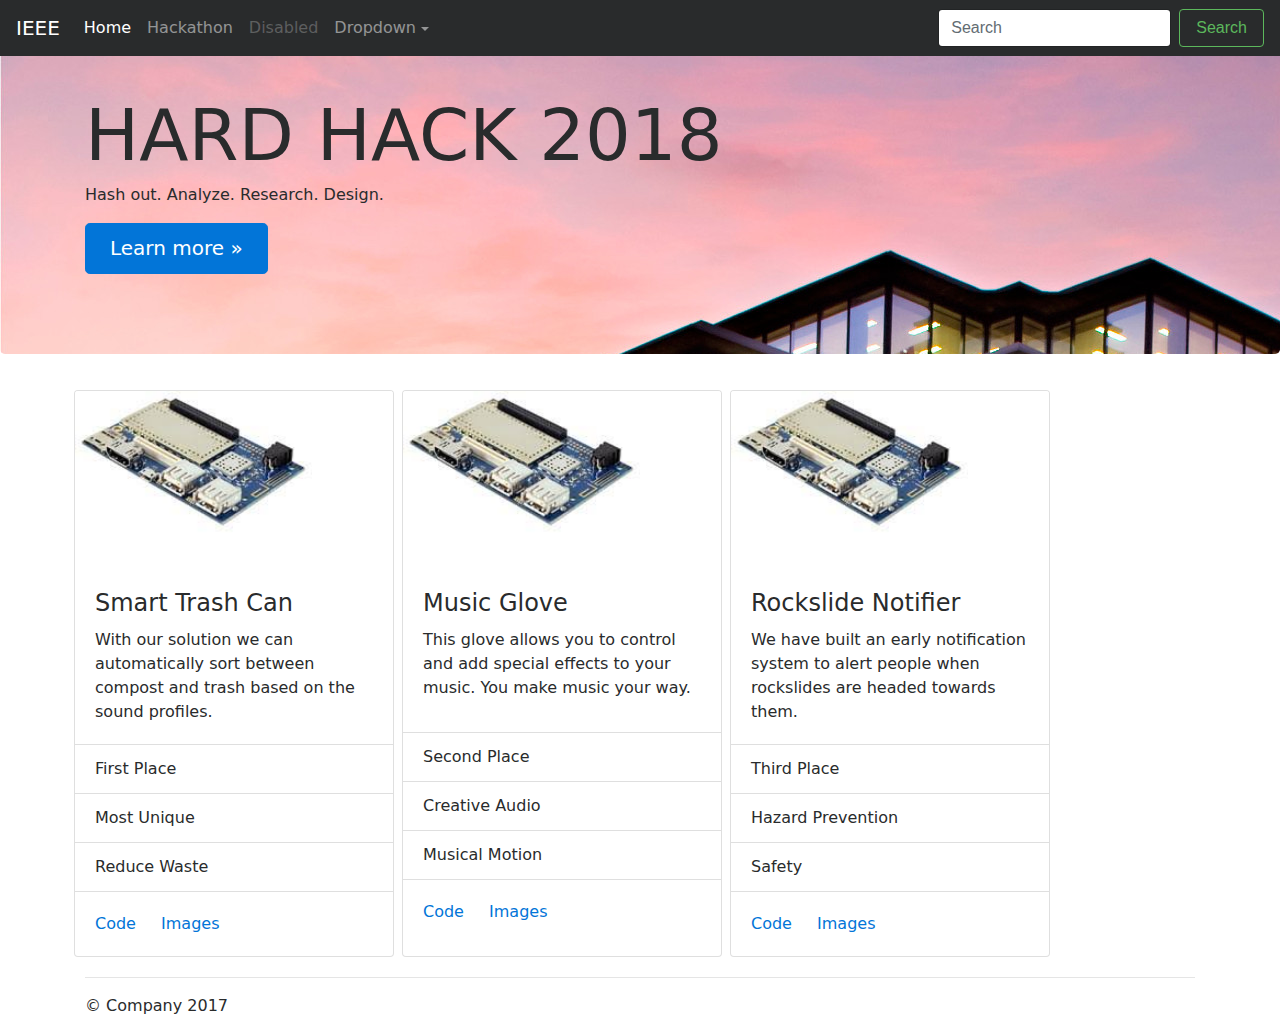
==== hackathon.html @ dc896be8 "Created hard hack page with cards" ====
<!DOCTYPE html>
<!-- saved from url=(0053)https://v4-alpha.getbootstrap.com/examples/jumbotron/ -->
<html lang="en" class="gr__v4-alpha_getbootstrap_com"><head><meta http-equiv="Content-Type" content="text/html; charset=UTF-8">
    
    <meta name="viewport" content="width=device-width, initial-scale=1, shrink-to-fit=no">
    <meta name="description" content="">
    <meta name="author" content="">
    <link rel="icon" href="images/favicon.ico">

    <title>HARD HACK 2018</title>

    <!-- Bootstrap core CSS -->
    <link href="css/bootstrap.min.css" rel="stylesheet">

    <!-- Custom styles for this template -->
    <link href="css/jumbotron.css" rel="stylesheet">
  <style></style></head>

  <body data-gr-c-s-loaded="true">

    <nav class="navbar navbar-toggleable-md navbar-inverse fixed-top bg-inverse">
      <button class="navbar-toggler navbar-toggler-right" type="button" data-toggle="collapse" data-target="#navbarsExampleDefault" aria-controls="navbarsExampleDefault" aria-expanded="false" aria-label="Toggle navigation">
        <span class="navbar-toggler-icon"></span>
      </button>
      <a class="navbar-brand" href="index.html">IEEE</a>

      <div class="collapse navbar-collapse" id="navbarsExampleDefault">
        <ul class="navbar-nav mr-auto">
          <li class="nav-item active">
            <a class="nav-link" href="https://v4-alpha.getbootstrap.com/examples/jumbotron/#">Home <span class="sr-only">(current)</span></a>
          </li>
          <li class="nav-item">
            <a class="nav-link" href="hackathon.html">Hackathon</a>
          </li>
          <li class="nav-item">
            <a class="nav-link disabled" href="https://v4-alpha.getbootstrap.com/examples/jumbotron/#">Disabled</a>
          </li>
          <li class="nav-item dropdown">
            <a class="nav-link dropdown-toggle" href="http://example.com/" id="dropdown01" data-toggle="dropdown" aria-haspopup="true" aria-expanded="false">Dropdown</a>
            <div class="dropdown-menu" aria-labelledby="dropdown01">
              <a class="dropdown-item" href="https://v4-alpha.getbootstrap.com/examples/jumbotron/#">Action</a>
              <a class="dropdown-item" href="https://v4-alpha.getbootstrap.com/examples/jumbotron/#">Another action</a>
              <a class="dropdown-item" href="https://v4-alpha.getbootstrap.com/examples/jumbotron/#">Something else here</a>
            </div>
          </li>
        </ul>
        <form class="form-inline my-2 my-lg-0">
          <input class="form-control mr-sm-2" type="text" placeholder="Search">
          <button class="btn btn-outline-success my-2 my-sm-0" type="submit">Search</button>
        </form>
      </div>
    </nav>

    <!-- Main jumbotron for a primary marketing message or call to action -->
    <div class="jumbotron" style="background-image:url('images/geisel.jpg');">
      <div class="container" >
        <h1 class="display-3" >HARD HACK 2018</h1>
        <p>Hash out. Analyze. Research. Design.</p>
        <p><a class="btn btn-primary btn-lg" href="https://v4-alpha.getbootstrap.com/examples/jumbotron/#" role="button">Learn more »</a></p>
      </div>
    </div>

    <div class="container">
      <!-- Example row of columns -->
      <div class="row">
        <div class="card m-1" style="width: 20rem;">
          <img class="card-img-top" src="images/dragonboard-normal.jpeg" alt="Card image cap">
          <div class="card-block">
            <h4 class="card-title">Smart Trash Can</h4>
            <p class="card-text">With our solution we can automatically sort between compost and trash based on the sound profiles.</p>
          </div>
          <ul class="list-group list-group-flush">
            <li class="list-group-item">First Place</li>
            <li class="list-group-item">Most Unique</li>
            <li class="list-group-item">Reduce Waste</li>
          </ul>
          <div class="card-block">
            <a href="#" class="card-link">Code</a>
            <a href="#" class="card-link">Images</a>
          </div>
        </div>
        <div class="card m-1" style="width: 20rem;">
          <img class="card-img-top" src="images/dragonboard-normal.jpeg" alt="Card image cap">
          <div class="card-block">
            <h4 class="card-title">Music Glove</h4>
            <p class="card-text">This glove allows you to control and add special effects to your music. You make music your way.</p>
          </div>
          <ul class="list-group list-group-flush">
            <li class="list-group-item">Second Place</li>
            <li class="list-group-item">Creative Audio</li>
            <li class="list-group-item">Musical Motion</li>
          </ul>
          <div class="card-block">
            <a href="#" class="card-link">Code</a>
            <a href="#" class="card-link">Images</a>
          </div>
        </div>
        <div class="card m-1" style="width: 20rem;">
          <img class="card-img-top" src="images/dragonboard-normal.jpeg" alt="Card image cap">
          <div class="card-block">
            <h4 class="card-title">Rockslide Notifier</h4>
            <p class="card-text">We have built an early notification system to alert people when rockslides are headed towards them.</p>
          </div>
          <ul class="list-group list-group-flush">
            <li class="list-group-item">Third Place</li>
            <li class="list-group-item">Hazard Prevention</li>
            <li class="list-group-item">Safety</li>
          </ul>
          <div class="card-block">
            <a href="#" class="card-link">Code</a>
            <a href="#" class="card-link">Images</a>
          </div>
        </div>
      </div>
        

      <hr>

      <footer>
        <p>© Company 2017</p>
      </footer>
    </div> <!-- /container -->


    <!-- Bootstrap core JavaScript
    ================================================== -->
    <!-- Placed at the end of the document so the pages load faster -->
    <script src="js/jquery-3.1.1.slim.min.js" integrity="sha384-A7FZj7v+d/sdmMqp/nOQwliLvUsJfDHW+k9Omg/a/EheAdgtzNs3hpfag6Ed950n" crossorigin="anonymous"></script>
    <script>window.jQuery || document.write('<script src="https://ajax.googleapis.com/ajax/libs/jquery/3.2.1/jquery.min.js">')</script>
    <script src="js/tether.min.js" integrity="sha384-DztdAPBWPRXSA/3eYEEUWrWCy7G5KFbe8fFjk5JAIxUYHKkDx6Qin1DkWx51bBrb" crossorigin="anonymous"></script>
    <script src="js/bootstrap.min.js"></script>
    <!-- IE10 viewport hack for Surface/desktop Windows 8 bug -->
    <script src="js/ie10-viewport-bug-workaround.js"></script>
  

</body></html>
---- css/jumbotron.css ----
/* Move down content because we have a fixed navbar that is 50px tall */
body {
  padding-top: 2rem;
}
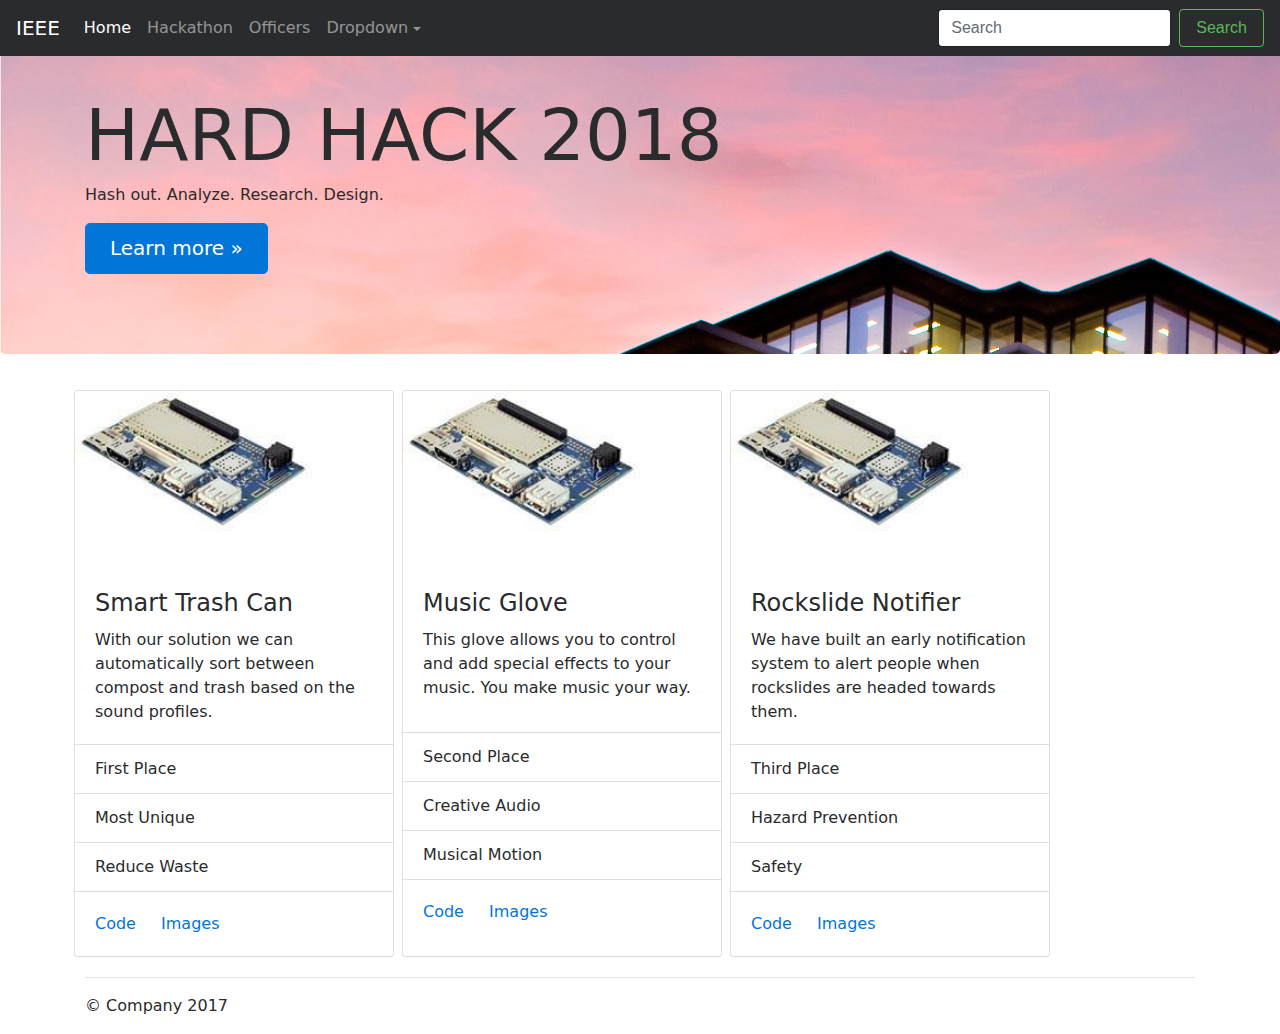
==== commit 4f9ceab6: "Added officers link" ====
--- a/hackathon.html
+++ b/hackathon.html
@@ -27,20 +27,20 @@
       <div class="collapse navbar-collapse" id="navbarsExampleDefault">
         <ul class="navbar-nav mr-auto">
           <li class="nav-item active">
-            <a class="nav-link" href="https://v4-alpha.getbootstrap.com/examples/jumbotron/#">Home <span class="sr-only">(current)</span></a>
+            <a class="nav-link" href="index.html">Home <span class="sr-only">(current)</span></a>
           </li>
           <li class="nav-item">
             <a class="nav-link" href="hackathon.html">Hackathon</a>
           </li>
           <li class="nav-item">
-            <a class="nav-link disabled" href="https://v4-alpha.getbootstrap.com/examples/jumbotron/#">Disabled</a>
+            <a class="nav-link" href="officers.html">Officers</a>
           </li>
           <li class="nav-item dropdown">
             <a class="nav-link dropdown-toggle" href="http://example.com/" id="dropdown01" data-toggle="dropdown" aria-haspopup="true" aria-expanded="false">Dropdown</a>
             <div class="dropdown-menu" aria-labelledby="dropdown01">
-              <a class="dropdown-item" href="https://v4-alpha.getbootstrap.com/examples/jumbotron/#">Action</a>
-              <a class="dropdown-item" href="https://v4-alpha.getbootstrap.com/examples/jumbotron/#">Another action</a>
-              <a class="dropdown-item" href="https://v4-alpha.getbootstrap.com/examples/jumbotron/#">Something else here</a>
+              <a class="dropdown-item" href="index.html">Action</a>
+              <a class="dropdown-item" href="index.html">Another action</a>
+              <a class="dropdown-item" href="index.html">Something else here</a>
             </div>
           </li>
         </ul>
@@ -56,7 +56,7 @@
       <div class="container" >
         <h1 class="display-3" >HARD HACK 2018</h1>
         <p>Hash out. Analyze. Research. Design.</p>
-        <p><a class="btn btn-primary btn-lg" href="https://v4-alpha.getbootstrap.com/examples/jumbotron/#" role="button">Learn more »</a></p>
+        <p><a class="btn btn-primary btn-lg" href="index.html" role="button">Learn more »</a></p>
       </div>
     </div>
 
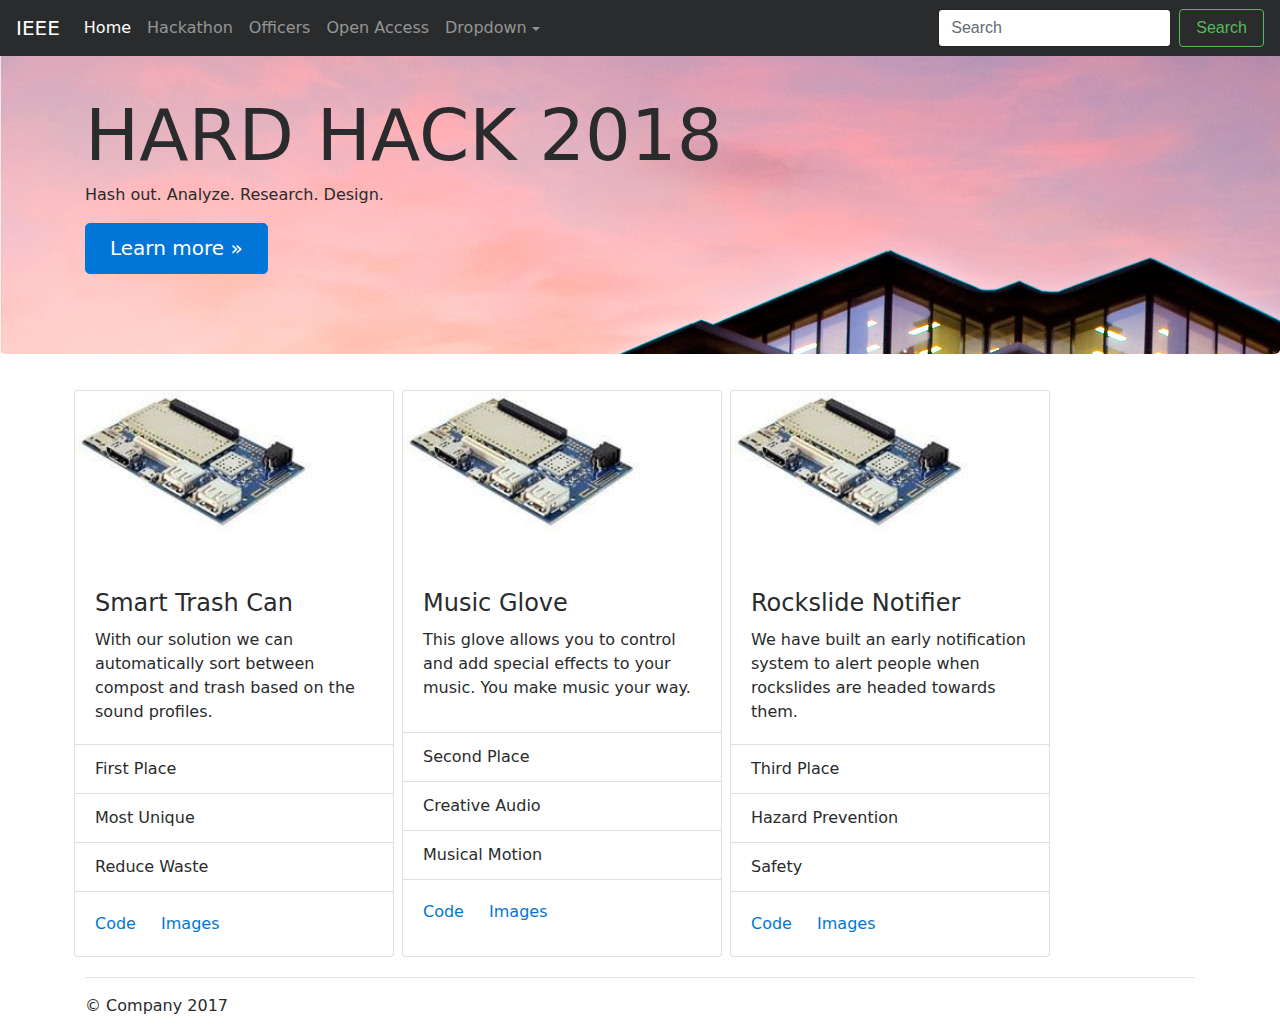
==== commit 3de0c25a: "Added Open Access Link" ====
--- a/hackathon.html
+++ b/hackathon.html
@@ -34,6 +34,9 @@
           </li>
           <li class="nav-item">
             <a class="nav-link" href="officers.html">Officers</a>
+          </li>
+          <li class="nav-item">
+            <a class="nav-link" href="open-access.html">Open Access</a>
           </li>
           <li class="nav-item dropdown">
             <a class="nav-link dropdown-toggle" href="http://example.com/" id="dropdown01" data-toggle="dropdown" aria-haspopup="true" aria-expanded="false">Dropdown</a>
